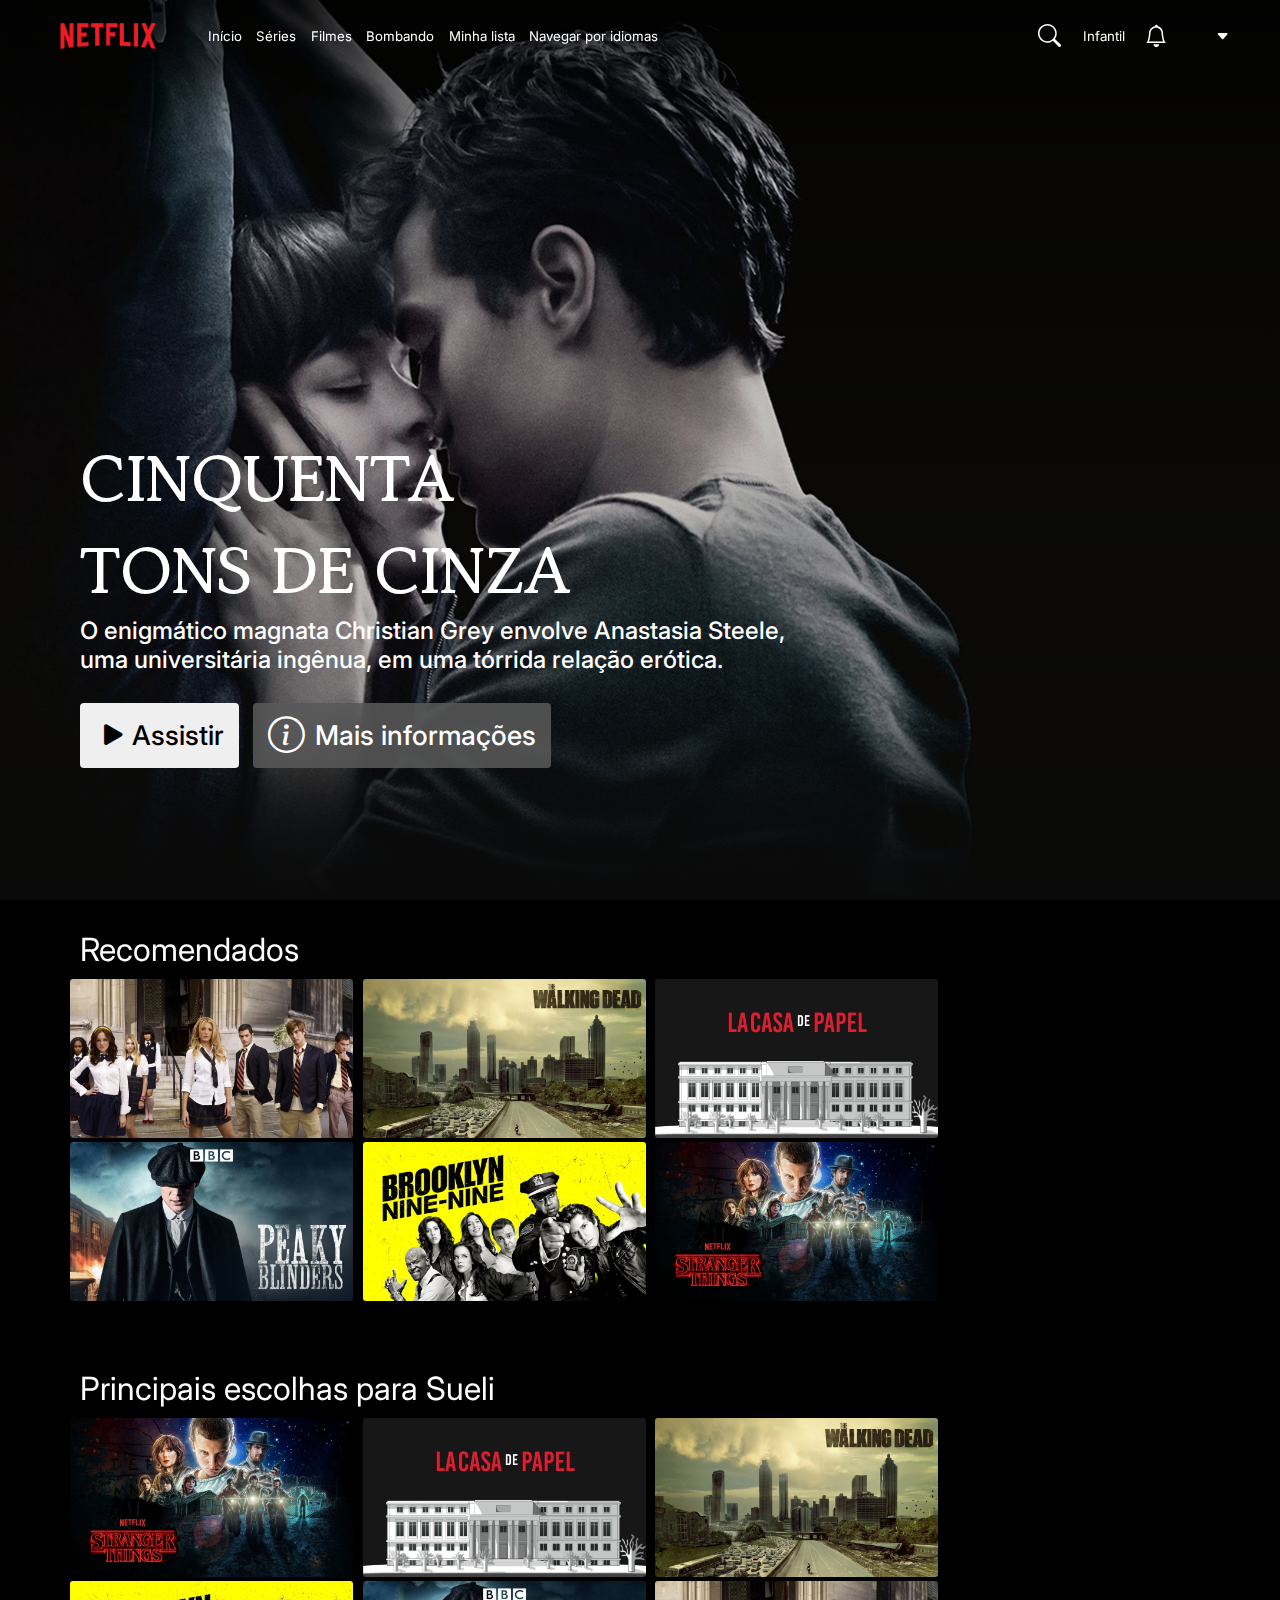
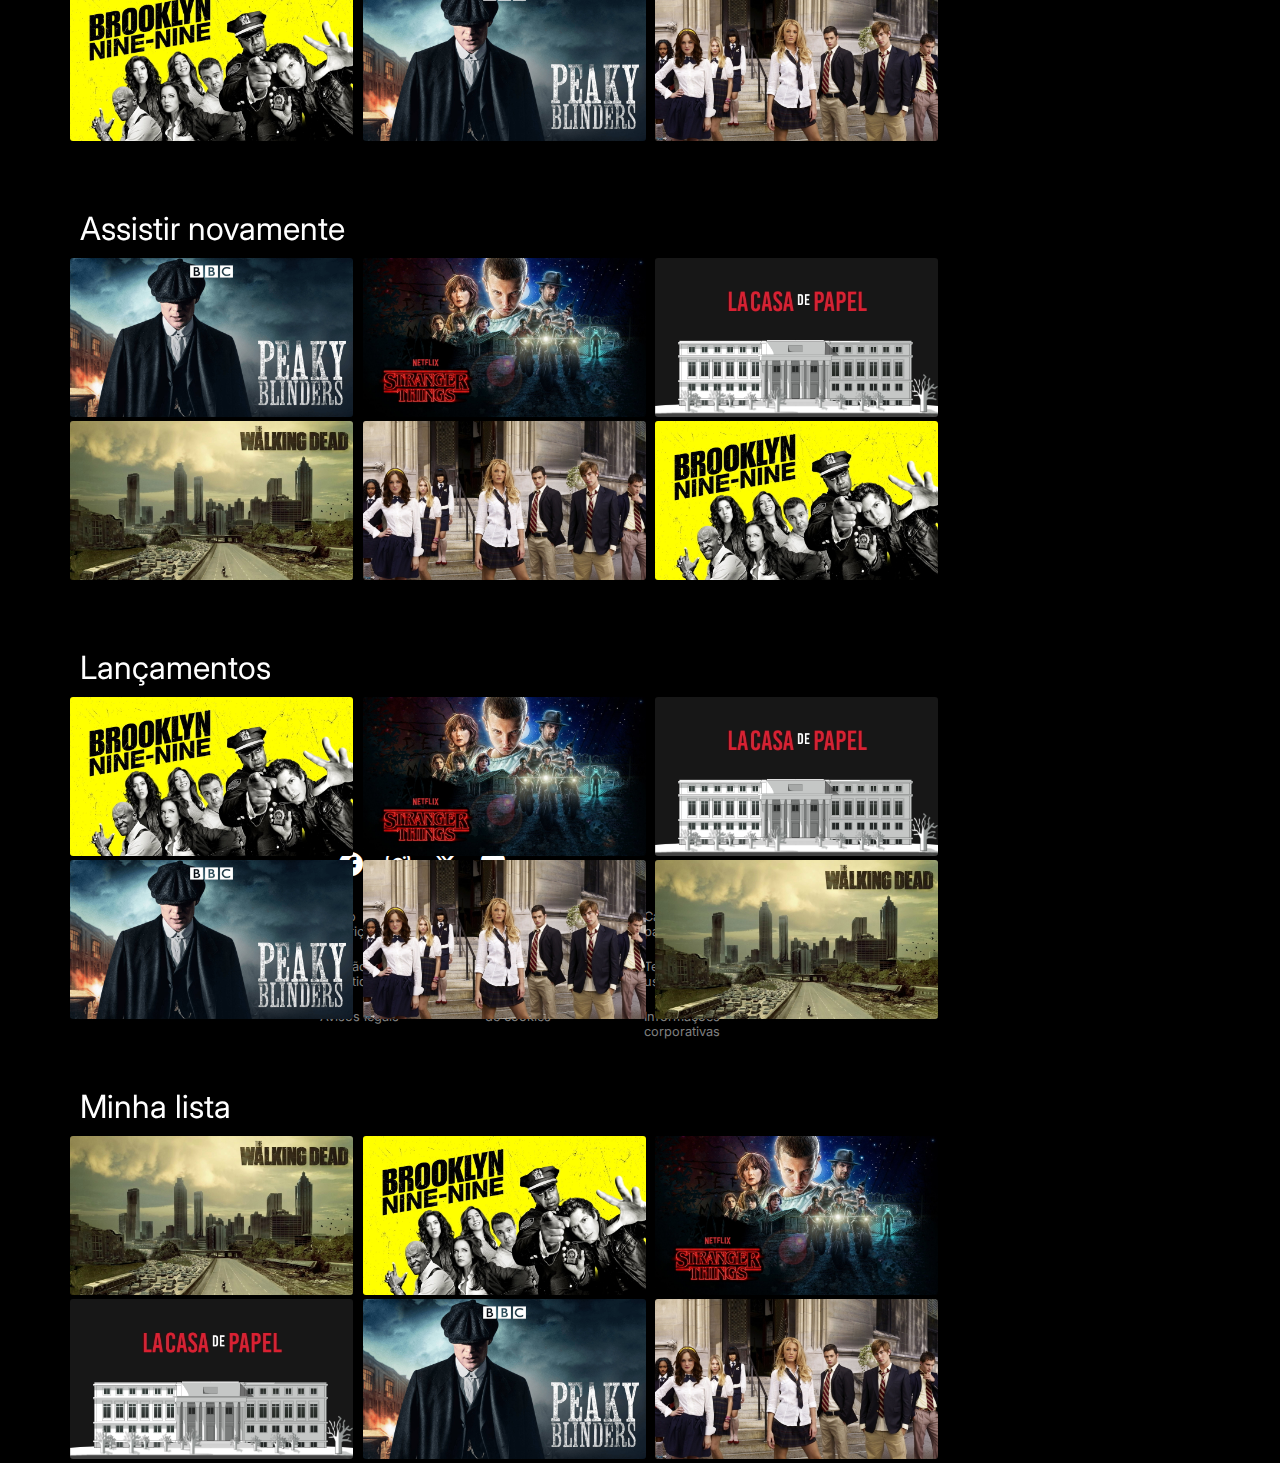
==== filmesum.html @ b49a0b53 "Initial commit" ====
<!DOCTYPE html>
<html lang="en">
<head>
    <meta charset="UTF-8">
    <meta http-equiv="X-UA-Compatible" content="IE=edge">
    <meta name="viewport" content="width=device-width, initial-scale=1.0">
    <link rel="shortcut icon" href="img/4375011_logo_netflix_icon.png" type="image/x-icon">
    <link rel="stylesheet" href="stylefilmesum.css">
    <link rel="stylesheet" href="https://cdn.jsdelivr.net/npm/bootstrap-icons@1.11.3/font/bootstrap-icons.min.css">
    <title>Início - Netflix</title>
</head>
<body>
    
        <div class="banner">

            <header class="header" class="scroll">

                <div class="tudo">

                    <!-- itens direita-->
                    <div class="itemleft">
                        <img class="netflixlogo" src="img/pngwing.com (2).png" alt="">
                        <ul>
                            <li><a href="filmes.html">Início</a></li>
                            <li><a href="">Séries</a></li>
                            <li><a href="">Filmes</a></li>
                            <li><a href="">Bombando</a></li>
                            <li><a href="">Minha lista</a></li>
                            <li><a href="">Navegar por idiomas</a></li>
                        </ul>


                    </div>
                    <!-- fim itens direita-->

                    <!-- itens esquerda-->
                    <div class="itemright">

                        <!--lupa-->
                        <div class="buscarbox"> 
                            <div class="lupabuscar">
                                <i class="bi bi-search"></i>
                            </div>
                            <div class="inputbuscar">
                                <input type="text" placeholder="Títulos, gente e gêneros">
                            </div>
                        </div>
                        <!-- fim lupa-->

                        <div class="iconesfinal">
                        <a class="navegadorp" href="stylefilmesdois.css">Infantil</a> 

                        <i class="bi bi-bell"></i>
                        <a href="index.html">
                        <img class="imgavatar" src="img/Netflix-avatar2.png" alt="">
                        </a>
                        <i class="bi bi-caret-down-fill"></i>
                        </div>



                    </div>
                    <!-- fim itens esquerda-->
                </div>
            </header>

            <!--titulo-->


            <div class="titlebanner">

                <span class="title">
                    <h1>CINQUENTA <br> TONS DE CINZA</h1>
                 <h2> O enigmático magnata Christian Grey envolve Anastasia Steele, <br> uma universitária ingênua, em uma tórrida relação erótica. </h2>   
                </span>
                
                <div class="botao">
                    <a href=""><button class="botaoplay" url=""> <i class="bi bi-play-fill"></i> Assistir</button></a>
                    <a href=""><button class="botaoinf"> <i class="bi bi-info-circle"></i> Mais informações</button></a>
                </div>

            </div>


            <!--fim titulo-->


            
        
        
        <!--categorias-->
       <div class="div">
            <div class="category">
                <span>Recomendados</span>
                <div class="slider">
                  
                    <div class="movie"> 
                        <img src="img/wallpaperflare.com_wallpaper (2).jpg" alt="">
                    </div>

                    <div class="movie"> 
                        <img src="img/wallpaperflare.com_wallpaper (3).jpg" alt="">
                    </div>

                    <div class="movie"> 
                        <img src="img/wallpaperflare.com_wallpaper (4).jpg" alt="">
                    </div>

                    <div class="movie"> 
                        <img src="img/wallpaperflare.com_wallpaper(5).jpg" alt="">
                    </div>

                    <div class="movie"> 
                        <img src="img/wallpaperflare.com_wallpaper.jpg" alt="">
                    </div>
                  
                    <div class="movie"> 
                        <img src="img/wallpaperflare.com_wallpaper (7).jpg" alt="">
                    </div>

                </div>

                

            </div>
            <div class="category" id="categoryum">
                <span>Principais escolhas para Sueli</span>
                <div class="slider">
                  
                     <div class="movie"> 
                        <img src="img/wallpaperflare.com_wallpaper (7).jpg" alt="">
                    </div>
                    <div class="movie"> 
                        <img src="img/wallpaperflare.com_wallpaper (4).jpg" alt="">
                    </div>
                    <div class="movie"> 
                        <img src="img/wallpaperflare.com_wallpaper (3).jpg" alt="">
                    </div>

                    
                    <div class="movie"> 
                        <img src="img/wallpaperflare.com_wallpaper.jpg" alt="">
                    </div>
                    <div class="movie"> 
                        <img src="img/wallpaperflare.com_wallpaper(5).jpg" alt="">
                    </div>

                   
                  
                   
                    <div class="movie"> 
                        <img src="img/wallpaperflare.com_wallpaper (2).jpg" alt="">
                    </div>
                </div>

            </div>
            <div class="category" id="categoryum">
                <span>Assistir novamente</span>
                <div class="slider">
                    <div class="movie"> 
                        <img src="img/wallpaperflare.com_wallpaper(5).jpg" alt="">
                    </div>
                     <div class="movie"> 
                        <img src="img/wallpaperflare.com_wallpaper (7).jpg" alt="">
                    </div>
                    <div class="movie"> 
                        <img src="img/wallpaperflare.com_wallpaper (4).jpg" alt="">
                    </div>
                    <div class="movie"> 
                        <img src="img/wallpaperflare.com_wallpaper (3).jpg" alt="">
                    </div>
                    <div class="movie"> 
                        <img src="img/wallpaperflare.com_wallpaper (2).jpg" alt="">
                    </div>
                    
                    <div class="movie"> 
                        <img src="img/wallpaperflare.com_wallpaper.jpg" alt="">
                    </div>
                    
                </div>
                
                
                        

            </div>
            <div class="category" id="categoryum">
                <span>Lançamentos</span>
                <div class="slider">
                    
                     
                    <div class="movie"> 
                        <img src="img/wallpaperflare.com_wallpaper.jpg" alt="">
                    </div>
                    <div class="movie"> 
                        <img src="img/wallpaperflare.com_wallpaper (7).jpg" alt="">
                    </div>
                    <div class="movie"> 
                        <img src="img/wallpaperflare.com_wallpaper (4).jpg" alt="">
                    </div>
                    <div class="movie"> 
                        <img src="img/wallpaperflare.com_wallpaper(5).jpg" alt="">
                    </div>
                    <div class="movie"> 
                        <img src="img/wallpaperflare.com_wallpaper (2).jpg" alt="">
                    </div>
                    <div class="movie"> 
                        <img src="img/wallpaperflare.com_wallpaper (3).jpg" alt="">
                    </div>
                    
                    
                </div>
                
                
                        

            </div>
            <div class="category" id="categoryum">
                <span>Minha lista</span>
                <div class="slider">
                    
                    <div class="movie"> 
                        <img src="img/wallpaperflare.com_wallpaper (3).jpg" alt="">
                    </div>
                    <div class="movie"> 
                        <img src="img/wallpaperflare.com_wallpaper.jpg" alt="">
                    </div>
                    <div class="movie"> 
                        <img src="img/wallpaperflare.com_wallpaper (7).jpg" alt="">
                    </div>
                    <div class="movie"> 
                        <img src="img/wallpaperflare.com_wallpaper (4).jpg" alt="">
                    </div>
                    <div class="movie"> 
                        <img src="img/wallpaperflare.com_wallpaper(5).jpg" alt="">
                    </div>
                    <div class="movie"> 
                        <img src="img/wallpaperflare.com_wallpaper (2).jpg" alt="">
                    </div>
                   
                    
                    
                </div>
                
                
                        

            </div>
         </div>   
       

            <!-- fim categorias-->
<footer>
    <div class="footer">
        <div class="social">
           <a href="https://www.facebook.com/netflixbrasil/?locale=pt_BR" target="_blank" rel="external"><i class="bi bi-facebook"></i></a> 
           <a href="https://www.instagram.com/netflixbrasil/" target="_blank" rel="external"><i class="bi bi-instagram"></i></a> 
           <a href="https://twitter.com/NetflixBrasil?ref_src=twsrc%5Egoogle%7Ctwcamp%5Eserp%7Ctwgr%5Eauthor" target="_blank" rel="external"><i class="bi bi-twitter-x"></i></a> 
           <a href="https://www.youtube.com/channel/UCc1l5mTmAv2GC_PXrBpqyKQ" target="_blank" rel="external"><i class="bi bi-youtube"></i></a> 
        </div>

        <div class="flex">
            <div class="info">
                <ul>
                    <li>Audio descrição</li>
                    <li>Relação com investidores</li>
                    <li>Avisos legais</li>
                </ul>
            </div>
            <br>
            <div class="info">
                <ul>
                    <li>Central de ajuda</li>
                    <li>Carreiras</li>
                    <li>Preferências de cookies</li>
                </ul>
            </div>
            <br>
            <div class="info">
                <ul>
                    <li>Cartão pré pago</li>
                    <li>Termos de uso</li>
                    <li>Informações corporativas</li>
                </ul>
            </div>
            <br>
            <div class="info">
                <ul>
                    <li>Imprensa</li>
                    <li>Privacidade</li>
                    <li>Entre em contato</li>
                </ul>
            </div>
        </div>

    </div>
</footer>







 
    <script src="buscar.js"></script>
    
</body>
</html>
---- stylefilmesum.css ----
@import url('https://fonts.googleapis.com/css2?family=Gowun+Batang:wght@700&family=Inter:wght@100;200;300;400;500;600&display=swap');

*{
    margin: 0;
    padding: 0;
    font-family: 'Inter', sans-serif;
    animation: fade-up 0.5s;
}
body{
    margin: 0px;
    padding: 0px;
    background-color: #000000;
}
@keyframes fade-up{
    0%{
        opacity: 0;
        
    }
    100%{
        opacity: 1;
        transform: translateY(0px); scale: (1);
    }
}

.banner{

    background-image: linear-gradient( 
        to bottom,
         rgba(0,0,0, 0.8) 0%,
         rgba(0,0,0, 0.2) 20%,
         rgba(20,20,20, 0.2) 80%,
         rgba(10,10,10, 1) 100% ),

     url(img/50tons.jpg);
    background-size: cover;
    height: 100vh;
}
header{
    display: flex;
    align-items: center;
    justify-content: center;
   margin: auto;
    width: 100%;
    height: 8%;
    position: fixed;
    background-image: rgb(0, 0, 0, 1);
   
  
}
.header.scroll{
    background-color: #000000;
}

/*icones inicio*/
.tudo{
    display: flex;
    flex-direction: row;
    justify-content: space-between;
    align-items: center;
    width: 100%;
    font-size: .83rem;
}
.tudo .netflixlogo{
    width: 120px;
    padding-left: 3rem;
}
.tudo ul{
    display: flex;
    list-style: none;
    align-items: center;
    padding-left: 2.5rem;
   
}
.tudo ul li{
    padding-right: .9rem;
   
}
/*fim icones inicio*/

/*icones final*/
.tudo  a{
    text-decoration: none;
    color: #ffffff;
}
.tudo i{
    color: #ffffff;
   align-items: center;
   align-content: center;
   
}
.iconesfinal .bi {
    width: 3rem;
    
}
.iconesfinal .bi-bell{
   font-size: 1.4rem;
}
.tudo .imgavatar{
    width: 2rem;
    border-radius: 4px;
    margin-right: .2rem;
}

.tudo .itemleft{
    display: inline-flex;
    
}
.tudo .itemright{
    display: inline-flex;
    align-items: center;
    margin-right: 1rem;
   align-content: space-between;
   justify-content: center;
   justify-items: center;
  
    
}


 /* buscar */
.buscarbox{
    width: 30px;
    height: 35px;
    background-color: transparent;
    overflow: hidden;
    display: flex;
    position: relative;
    margin-right: 20px;
    transition: .7s;
    
   }
   .buscarbox.ativar{
       width: 280px;
       height: 35px;
       border: 0.3px solid #FFFFFF ;
       background-color: #000000;
       
       
   }
   .lupabuscar{
       min-width: 30px;
       
       display: flex;
       align-items: center;
       cursor: pointer;
    color: white;
    justify-content: left;
    margin-left: 5px;
    
   }
   .buscarbox .lupabuscar i{
       font-size: 23px;
   }
   .buscarbox .inputbuscar{
   position: absolute;
   left: 40px;
   width: 100%;
   height: 100%;
   line-height: 35px;
   }
   .buscarbox .inputbuscar input{
       border: 0;
       outline: 0;
       font-size: .87rem;
       background-color: transparent;
       color: #FFFFFF;
       
   }

   /*fim buscar*/
   
   .tudo .iconesfinal{
   
    display: inline-flex;
    align-items: center;
    justify-content: center;
    
 }
 .tudo .iconesfinal a{
    margin-right: 20px;
 }
 

 /*fim icones final */


 /*titulo do banner*/

 .banner .titlebanner{
    color: white;
    display: flexbox;
    justify-content: start;
    padding: 27rem 5rem;
    
    
 }

 .banner .titlebanner .title h1{
    font-size: 4rem;
    font-family: 'Gowun Batang', serif;
    
 }
 .banner .titlebanner .title h2{
    font-weight: 500;
    color: white;
 }
.botaoplay, .botaoinf{
    display: inline-flex;
    width: auto;
    padding: 10px 15px;
    margin-top: 1.8rem;
    border: none;
    border-radius: 4px;
    font-size: 1.7rem;
    font-weight: 500;
    cursor: pointer;
    align-items: center;
    justify-content: center;
    
   
 }
 .botaoinf{
    background-color: rgba(88, 88, 88, 0.87) ;
    margin-left: 10px;
    color: white;
 }
 .botaoplay i, .botaoinf i{
    font-size: 2.3rem;
    
 }
.botaoinf i{
    padding-right: 10px;
    color: white;
}

.category{
    padding: 0rem 4rem;
    color: white;
    background-color: transparent;
    translate: 0px -270px;
   
}
#categoryum{
    padding-top: 5%;
}
.category span{
    font-size: 2rem;
    margin-left: 1rem;
   
}
.slider{
   margin-top: 10px;
 
}
.slider .movie{
    display: inline-flex;
    flex-wrap: nowrap;
    margin-left: .50%;
    
    
    
}
.movie img{
    width: 283px;
    border: 0px;
    border-radius: 3px;
}
.div{
    width: 100%;
    height: 100%;
    position: static;
}

.footer{
    
    margin: 350px  auto  ;
    width: 50%;
}

.footer .social i{
    color: white;
   font-size: 1.5rem;
   font-weight: 200;
   margin-left: 3%;
   
   
}
.footer .social{
   
}
.flex{
    display: flex;
    padding-bottom: 80px;
   
    margin-top: 30px;
}
.flex .info{
    display: flex;
   
    
}
.flex .info ul li{
 color: grey;
 font-size: .80rem;
 list-style: none;
 padding-right: 30px;
 margin-bottom: 20px;
}
.flex .info ul{
    width: 100%;
    margin-right: 50px;
}
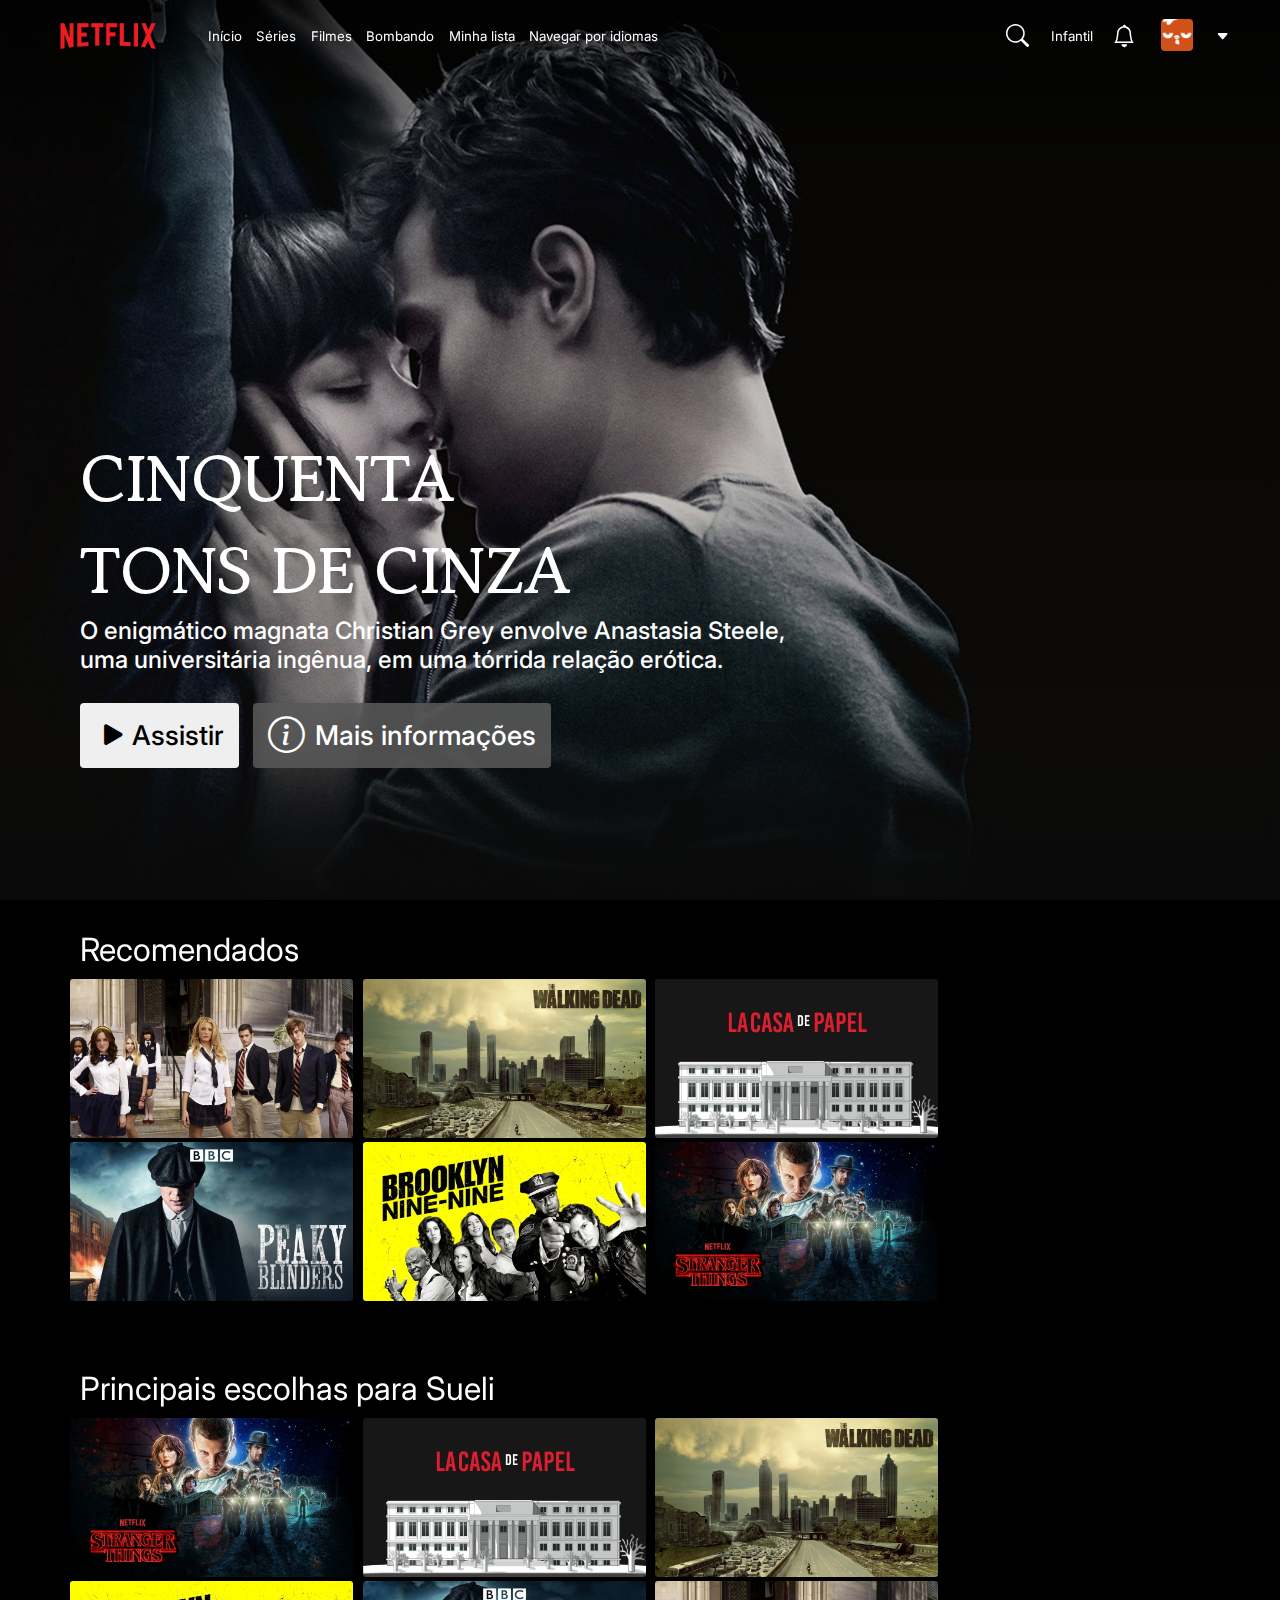
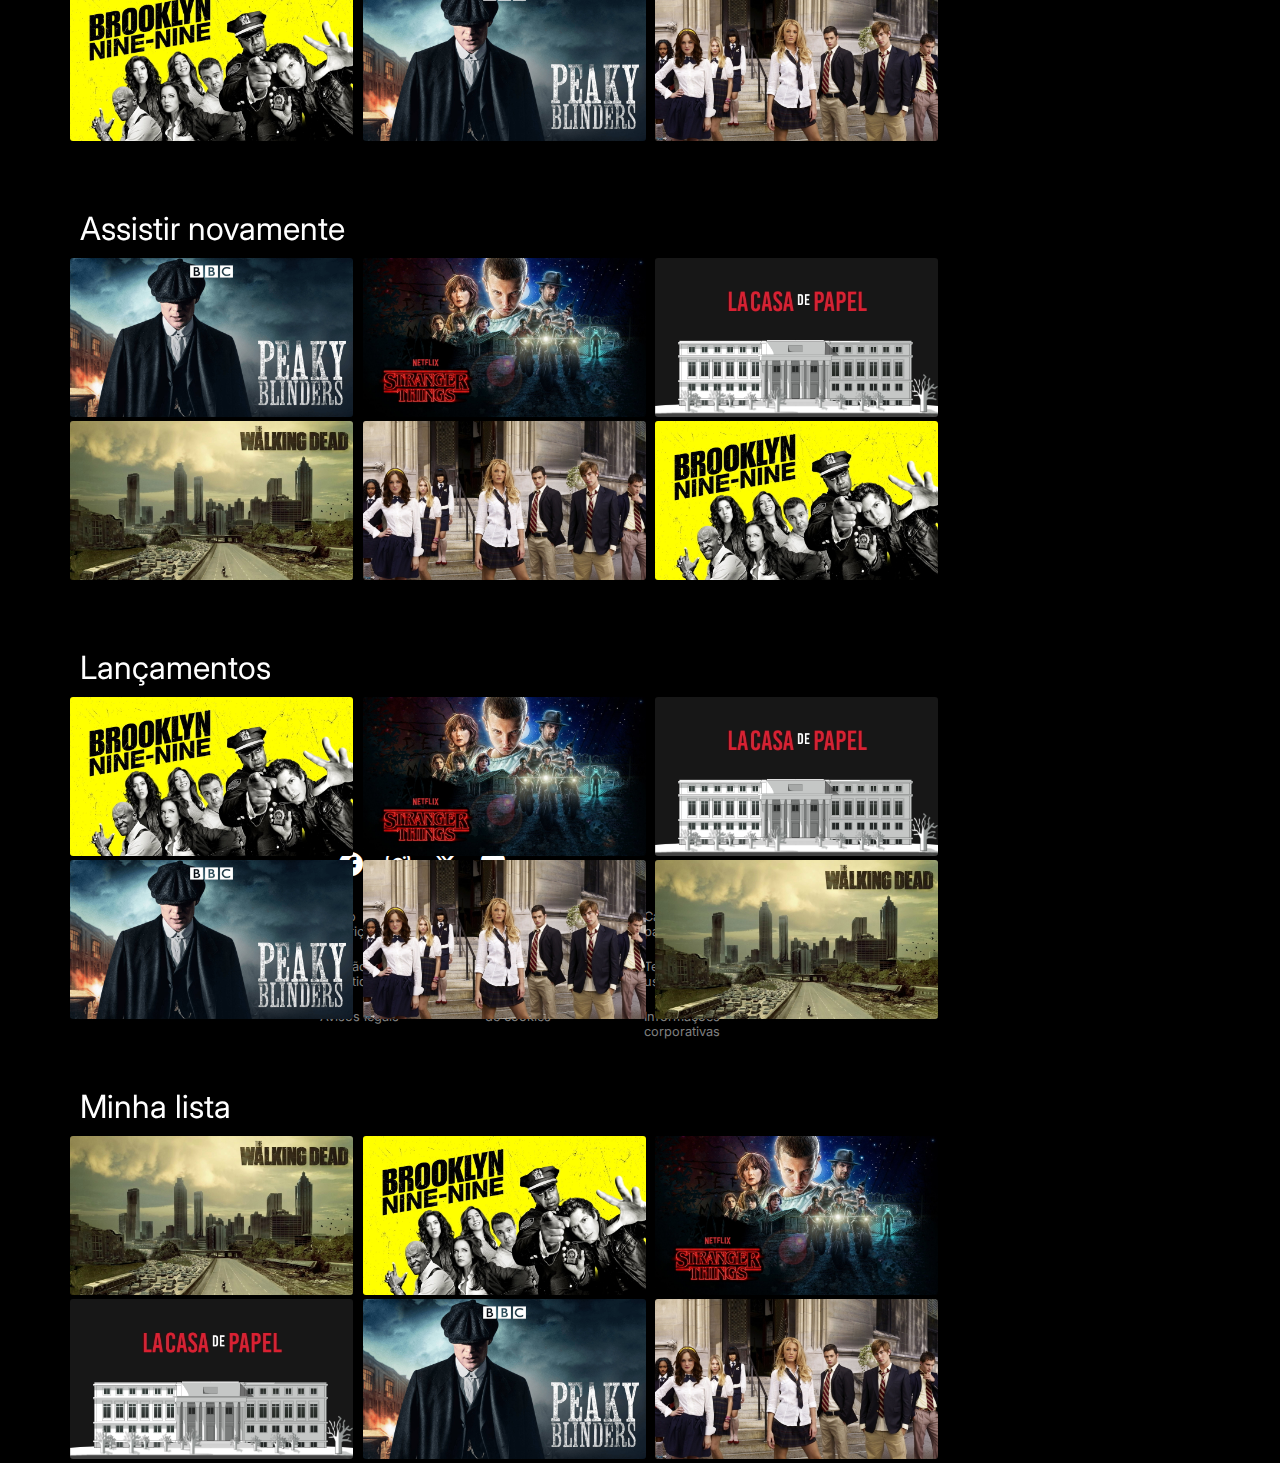
==== commit 8745b179: "update" ====
--- a/filmesum.html
+++ b/filmesum.html
@@ -48,11 +48,11 @@
                         <!-- fim lupa-->
 
                         <div class="iconesfinal">
-                        <a class="navegadorp" href="stylefilmesdois.css">Infantil</a> 
+                        <a class="navegadorp" href="filmesdois.html">Infantil</a> 
 
                         <i class="bi bi-bell"></i>
                         <a href="index.html">
-                        <img class="imgavatar" src="img/Netflix-avatar2.png" alt="">
+                        <img class="imgavatar" src="img/netflix-avatar2.png" alt="">
                         </a>
                         <i class="bi bi-caret-down-fill"></i>
                         </div>
